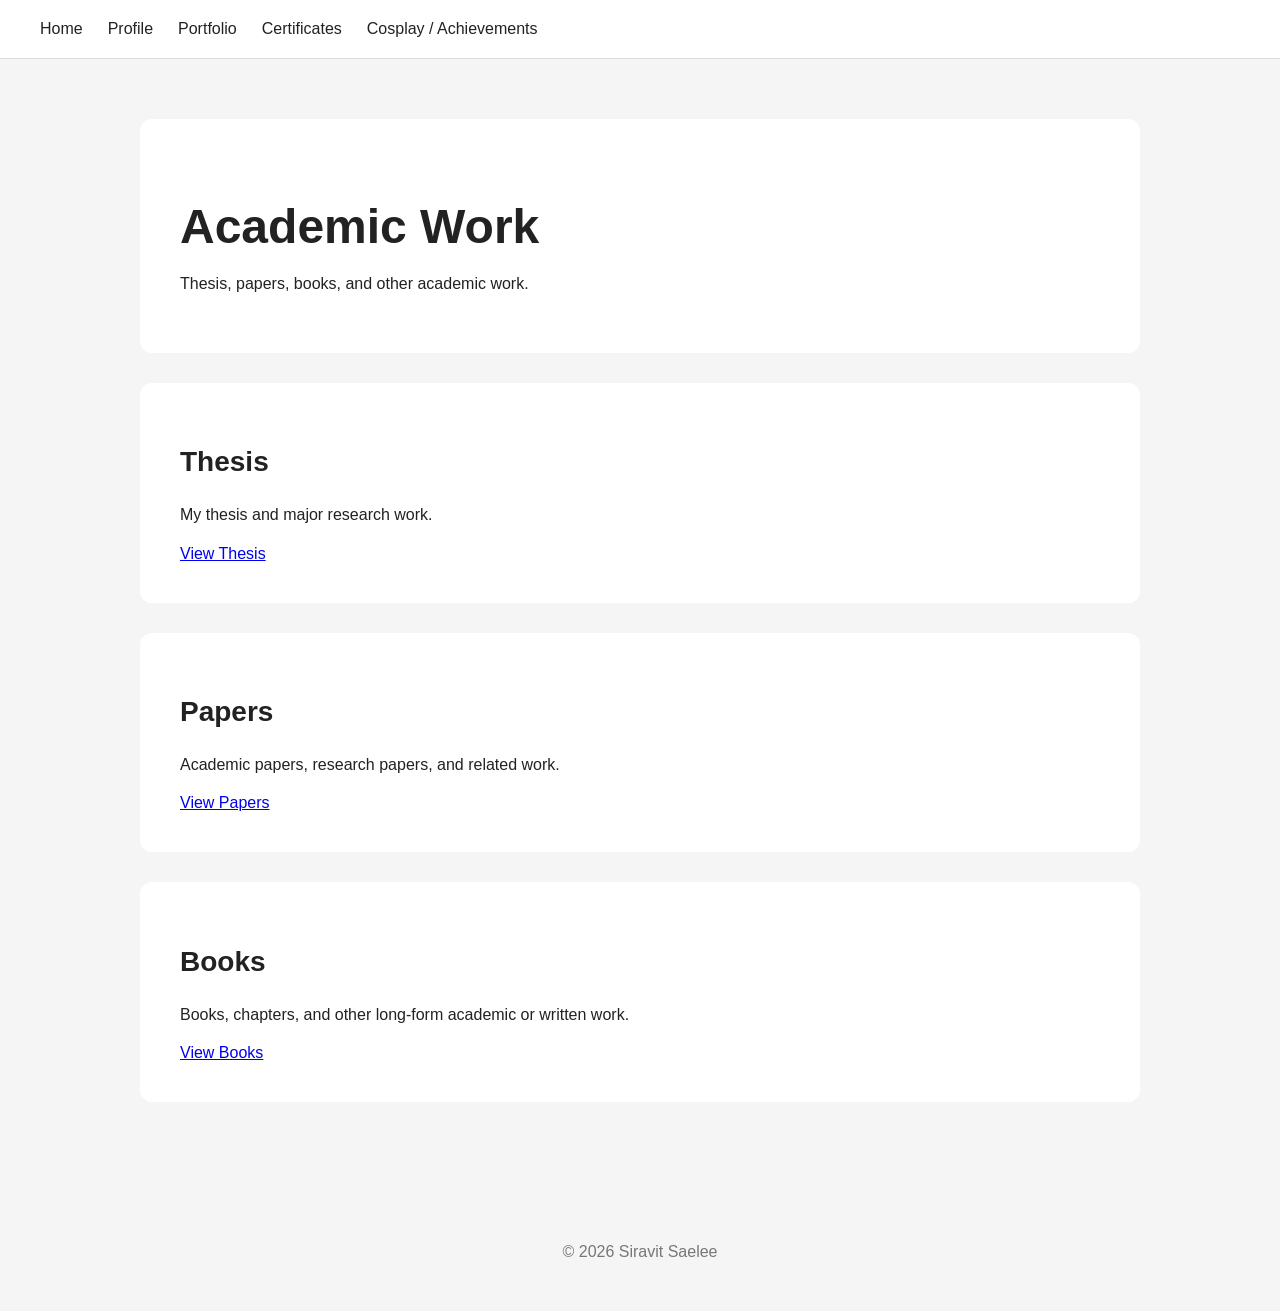
==== academic.html @ 2846f398 "Add academic.html for academic work overview" ====
<!DOCTYPE html>
<html lang="en">

<head>
    <meta charset="UTF-8">
    <meta name="viewport" content="width=device-width, initial-scale=1.0">

    <title>Academic Work | Siravit Saelee</title>

    <link rel="stylesheet" href="style.css">
</head>

<body>

    <header>

        <nav>
            <a href="index.html">Home</a>
            <a href="profile.html">Profile</a>
            <a href="portfolio.html">Portfolio</a>
            <a href="certificates.html">Certificates</a>
            <a href="achievements.html">Cosplay / Achievements</a>
        </nav>

    </header>


    <main>

        <section>

            <h1>Academic Work</h1>

            <p>
                Thesis, papers, books, and other academic work.
            </p>

        </section>


        <section>

            <h2>Thesis</h2>

            <p>
                My thesis and major research work.
            </p>

            <a href="#">View Thesis</a>

        </section>


        <section>

            <h2>Papers</h2>

            <p>
                Academic papers, research papers, and related work.
            </p>

            <a href="#">View Papers</a>

        </section>


        <section>

            <h2>Books</h2>

            <p>
                Books, chapters, and other long-form academic or written work.
            </p>

            <a href="#">View Books</a>

        </section>

    </main>


    <footer>

        <p>© 2026 Siravit Saelee</p>

    </footer>

</body>

</html>
---- style.css ----
body {
    font-family: Arial, sans-serif;
    margin: 0;
    background-color: #f5f5f5;
    color: #222;
}

header {
    background-color: #ffffff;
    padding: 20px 40px;
    border-bottom: 1px solid #ddd;
}

nav {
    display: flex;
    gap: 25px;
}

nav a {
    text-decoration: none;
    color: #222;
    font-weight: 500;
}

main {
    max-width: 1000px;
    margin: 0 auto;
    padding: 60px 40px;
}

section {
    background-color: #ffffff;
    padding: 40px;
    margin-bottom: 30px;
    border-radius: 12px;
}

h1 {
    font-size: 48px;
    margin-bottom: 15px;
}

h2 {
    font-size: 28px;
}

p {
    line-height: 1.7;
}

footer {
    text-align: center;
    padding: 30px;
    color: #777;
}
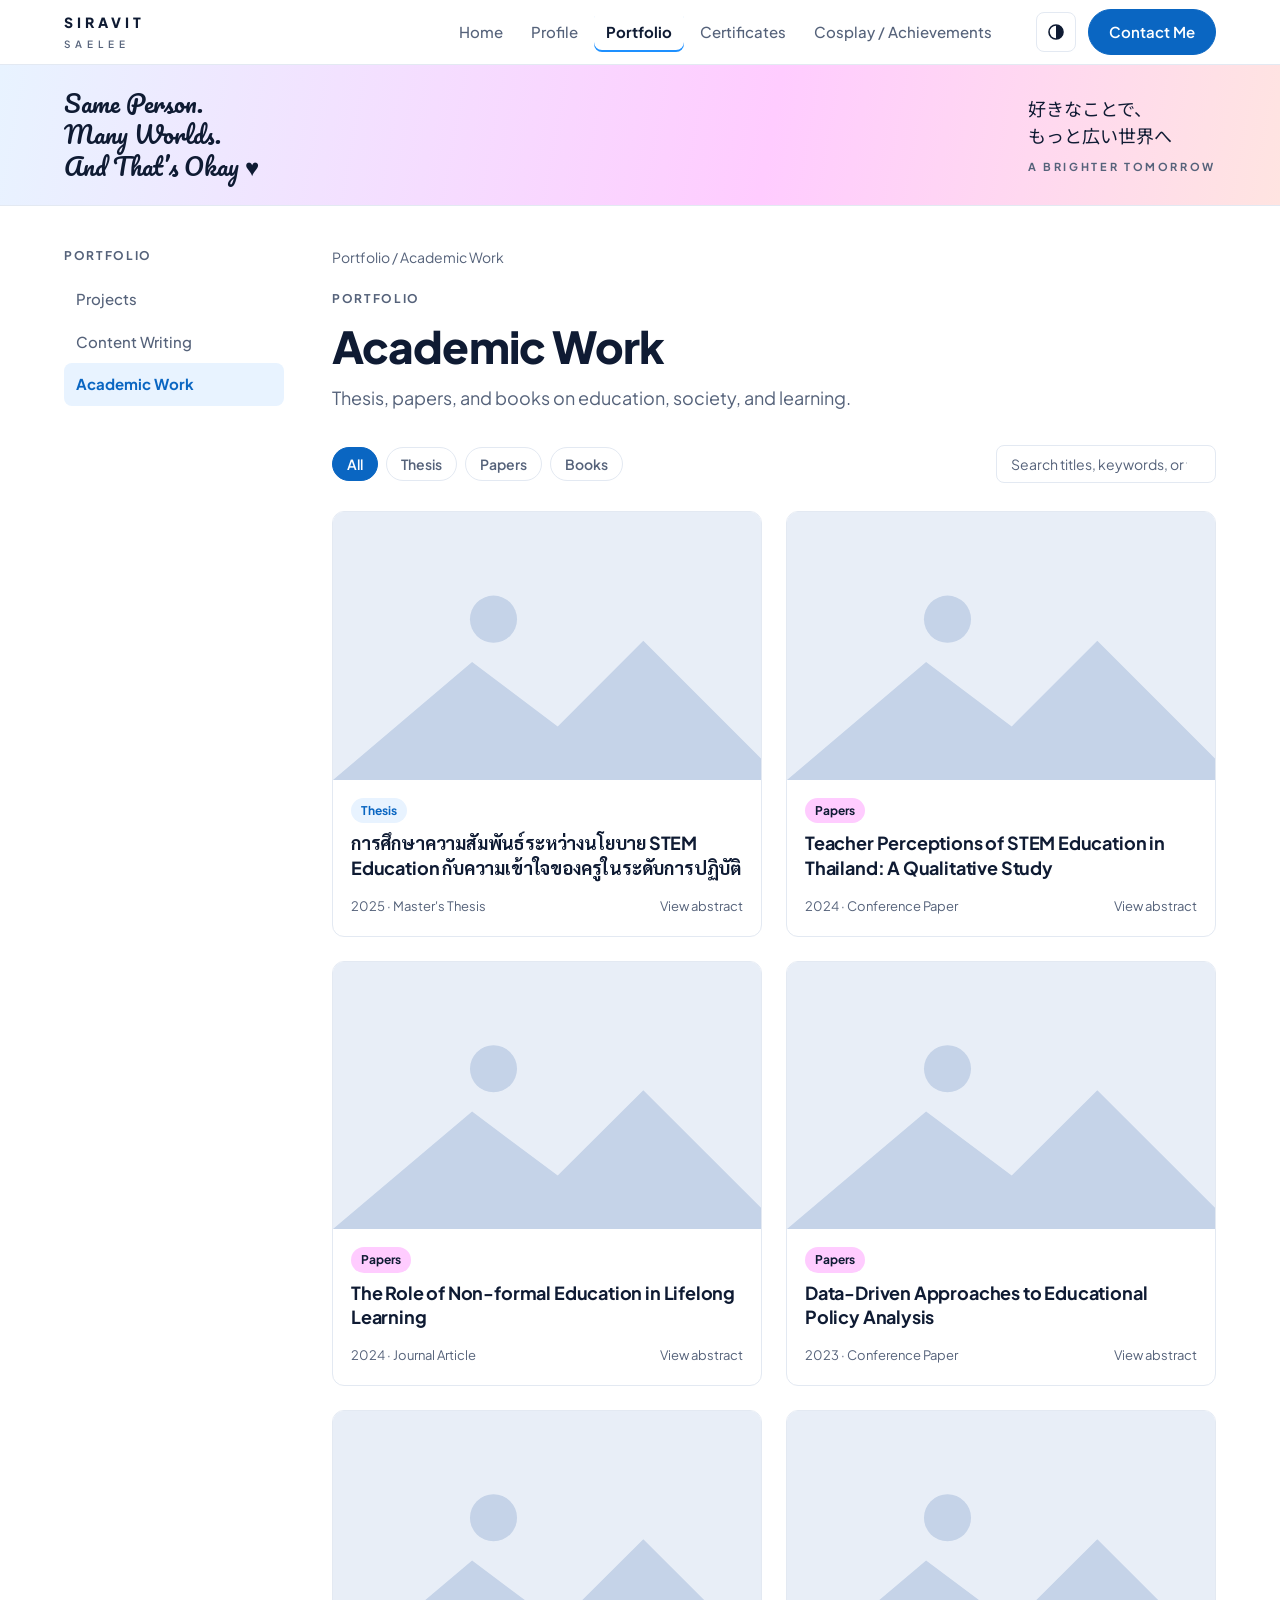
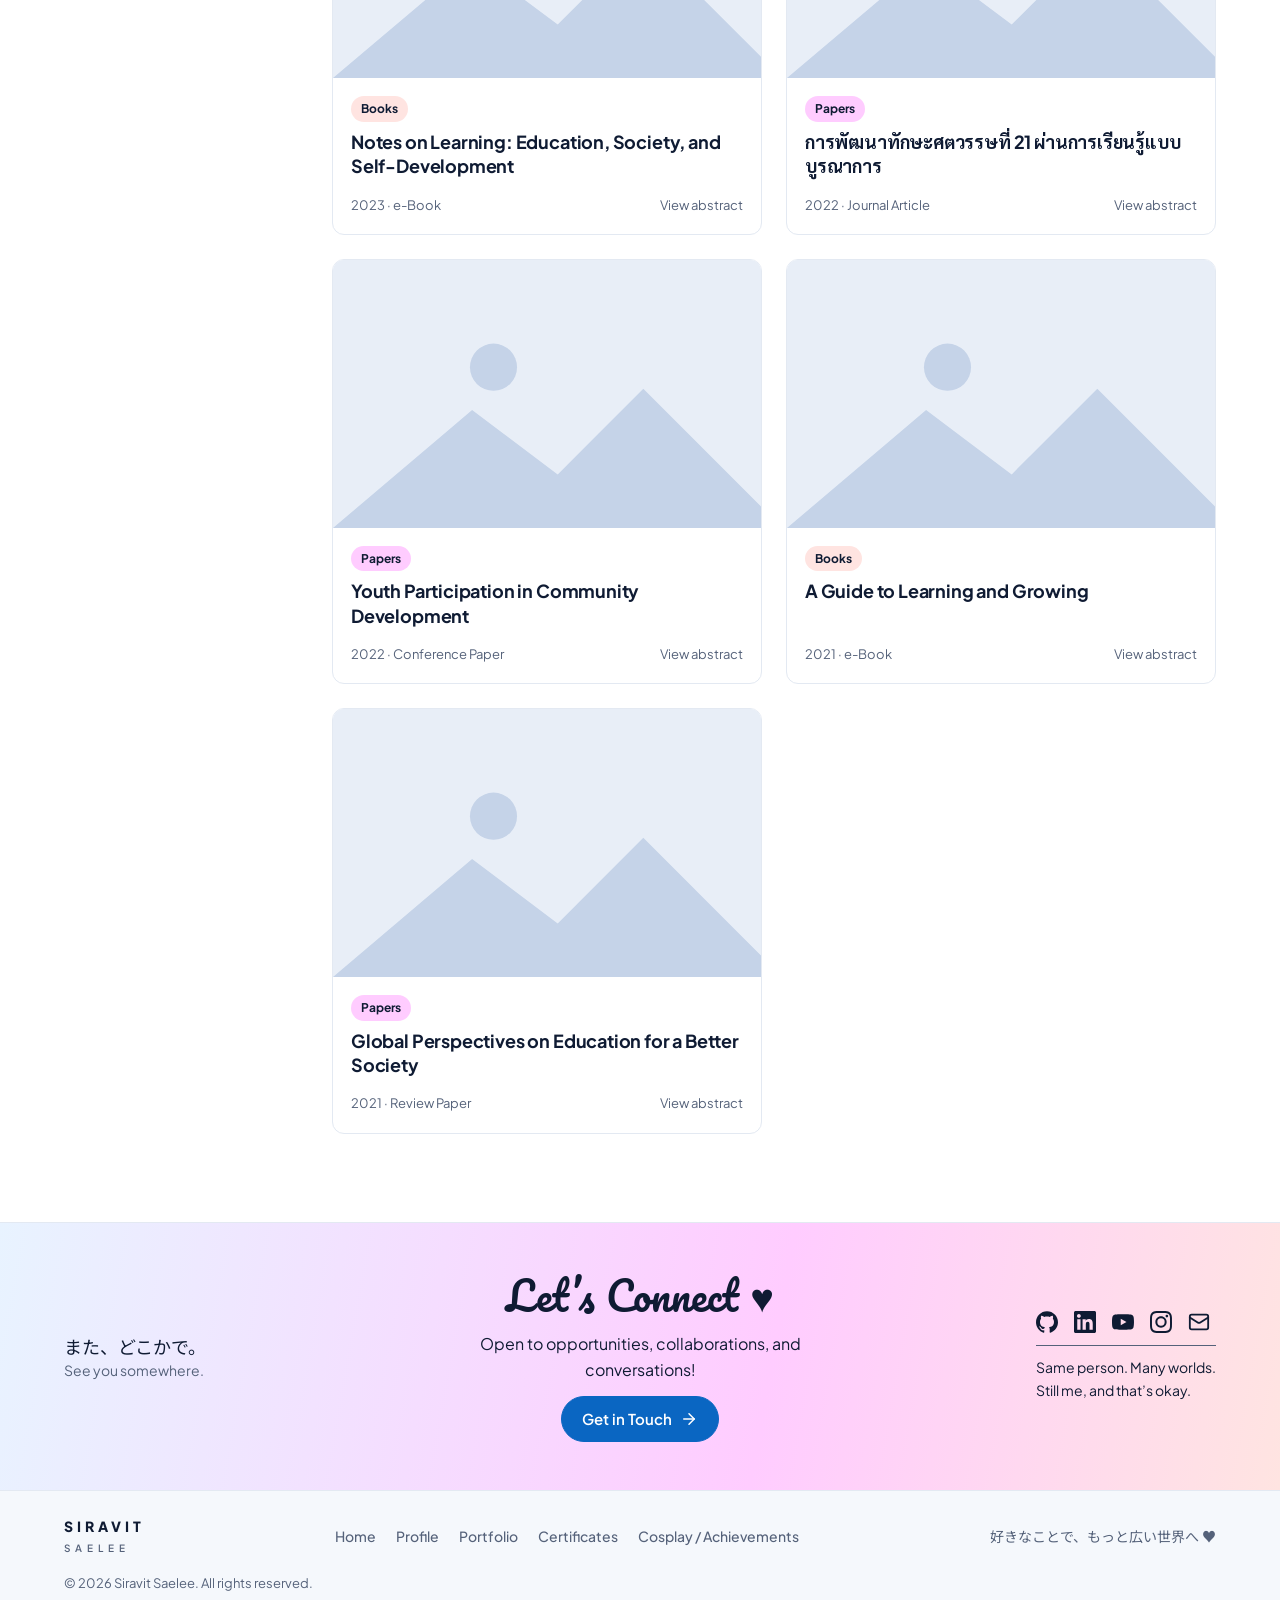
==== commit d8a7c7a3: "Add files via upload" ====
--- a/academic.html
+++ b/academic.html
@@ -1,90 +1,47 @@
 <!DOCTYPE html>
 <html lang="en">
-
 <head>
-    <meta charset="UTF-8">
-    <meta name="viewport" content="width=device-width, initial-scale=1.0">
-
-    <title>Academic Work | Siravit Saelee</title>
-
-    <link rel="stylesheet" href="style.css">
+<meta charset="UTF-8">
+<meta name="viewport" content="width=device-width, initial-scale=1.0">
+<title>Academic Work | Siravit Saelee</title>
+<link rel="preconnect" href="https://fonts.googleapis.com">
+<link rel="preconnect" href="https://fonts.gstatic.com" crossorigin>
+<link href="https://fonts.googleapis.com/css2?family=Noto+Sans+JP:wght@400;500&family=Pacifico&family=Plus+Jakarta+Sans:wght@400;500;600;700;800&family=Sarabun:wght@400;500;600;700&display=swap" rel="stylesheet">
+<link rel="stylesheet" href="assets/css/style.css">
 </head>
-
-<body>
-
-    <header>
-
-        <nav>
-            <a href="index.html">Home</a>
-            <a href="profile.html">Profile</a>
-            <a href="portfolio.html">Portfolio</a>
-            <a href="certificates.html">Certificates</a>
-            <a href="achievements.html">Cosplay / Achievements</a>
-        </nav>
-
-    </header>
-
-
-    <main>
-
-        <section>
-
-            <h1>Academic Work</h1>
-
-            <p>
-                Thesis, papers, books, and other academic work.
-            </p>
-
-        </section>
-
-
-        <section>
-
-            <h2>Thesis</h2>
-
-            <p>
-                My thesis and major research work.
-            </p>
-
-            <a href="#">View Thesis</a>
-
-        </section>
-
-
-        <section>
-
-            <h2>Papers</h2>
-
-            <p>
-                Academic papers, research papers, and related work.
-            </p>
-
-            <a href="#">View Papers</a>
-
-        </section>
-
-
-        <section>
-
-            <h2>Books</h2>
-
-            <p>
-                Books, chapters, and other long-form academic or written work.
-            </p>
-
-            <a href="#">View Books</a>
-
-        </section>
-
-    </main>
-
-
-    <footer>
-
-        <p>© 2026 Siravit Saelee</p>
-
-    </footer>
-
+<body class="">
+<header class="site-header"><div class="in">
+  <a class="wordmark" href="index.html">Siravit<small>Saelee</small></a>
+  <nav class="main-nav" aria-label="Main"><a href="index.html">Home</a><a href="profile.html">Profile</a><a href="projects.html" aria-current="page">Portfolio</a><a href="certificates.html">Certificates</a><a href="cosplay.html">Cosplay / Achievements</a></nav>
+  <div class="tools">
+    <button class="icon-btn" id="theme-toggle" type="button" aria-label="Toggle dark mode"><svg width="18" height="18" viewBox="0 0 18 18" aria-hidden="true"><circle cx="9" cy="9" r="7" fill="none" stroke="currentColor" stroke-width="1.6"/><path d="M9 2a7 7 0 0 1 0 14z" fill="currentColor"/></svg></button>
+    <a class="btn" href="mailto:your-email@example.com">Contact Me</a>
+  </div>
+</div></header>
+<div class="page-banner"><div class="in">
+  <p class="script-note">Same Person.<br>Many Worlds.<br>And That&rsquo;s Okay <span aria-hidden="true">&hearts;</span></p>
+  <p class="jp-note"><span lang="ja">好きなことで、<br>もっと広い世界へ</span><small>A brighter tomorrow</small></p>
+</div></div>
+<div class="shell has-side">
+<aside class="side" aria-label="Portfolio"><div class="group"><h4>Portfolio</h4><a href="projects.html">Projects</a><a href="writing.html">Content Writing</a><a href="academic.html" aria-current="page">Academic Work</a></div></aside>
+<main>
+<div class="crumbs"><a href="projects.html">Portfolio</a> / Academic Work</div>
+<div class="page-head"><div class="eyebrow">Portfolio</div><h1>Academic Work</h1><p>Thesis, papers, and books on education, society, and learning.</p></div><div class="toolbar"><div class="chips"><button class="chip" data-filter="all" aria-pressed="true" type="button">All</button><button class="chip" data-filter="Thesis" aria-pressed="false" type="button">Thesis</button><button class="chip" data-filter="Papers" aria-pressed="false" type="button">Papers</button><button class="chip" data-filter="Books" aria-pressed="false" type="button">Books</button></div><input class="search" type="search" placeholder="Search titles, keywords, or topics" aria-label="Search titles, keywords, or topics"></div><div class="grid cols-3"><article class="card" data-cat="Thesis"><img class="thumb" src="assets/img/placeholder.svg" alt=""><div class="body"><span class="tag ">Thesis</span><h3>การศึกษาความสัมพันธ์ระหว่างนโยบาย STEM Education กับความเข้าใจของครูในระดับการปฏิบัติ</h3><div class="foot"><span>2025 · Master's Thesis</span><span>View abstract</span></div></div></article><article class="card" data-cat="Papers"><img class="thumb" src="assets/img/placeholder.svg" alt=""><div class="body"><span class="tag pink">Papers</span><h3>Teacher Perceptions of STEM Education in Thailand: A Qualitative Study</h3><div class="foot"><span>2024 · Conference Paper</span><span>View abstract</span></div></div></article><article class="card" data-cat="Papers"><img class="thumb" src="assets/img/placeholder.svg" alt=""><div class="body"><span class="tag pink">Papers</span><h3>The Role of Non-formal Education in Lifelong Learning</h3><div class="foot"><span>2024 · Journal Article</span><span>View abstract</span></div></div></article><article class="card" data-cat="Papers"><img class="thumb" src="assets/img/placeholder.svg" alt=""><div class="body"><span class="tag pink">Papers</span><h3>Data-Driven Approaches to Educational Policy Analysis</h3><div class="foot"><span>2023 · Conference Paper</span><span>View abstract</span></div></div></article><article class="card" data-cat="Books"><img class="thumb" src="assets/img/placeholder.svg" alt=""><div class="body"><span class="tag blush">Books</span><h3>Notes on Learning: Education, Society, and Self-Development</h3><div class="foot"><span>2023 · e-Book</span><span>View abstract</span></div></div></article><article class="card" data-cat="Papers"><img class="thumb" src="assets/img/placeholder.svg" alt=""><div class="body"><span class="tag pink">Papers</span><h3>การพัฒนาทักษะศตวรรษที่ 21 ผ่านการเรียนรู้แบบบูรณาการ</h3><div class="foot"><span>2022 · Journal Article</span><span>View abstract</span></div></div></article><article class="card" data-cat="Papers"><img class="thumb" src="assets/img/placeholder.svg" alt=""><div class="body"><span class="tag pink">Papers</span><h3>Youth Participation in Community Development</h3><div class="foot"><span>2022 · Conference Paper</span><span>View abstract</span></div></div></article><article class="card" data-cat="Books"><img class="thumb" src="assets/img/placeholder.svg" alt=""><div class="body"><span class="tag blush">Books</span><h3>A Guide to Learning and Growing</h3><div class="foot"><span>2021 · e-Book</span><span>View abstract</span></div></div></article><article class="card" data-cat="Papers"><img class="thumb" src="assets/img/placeholder.svg" alt=""><div class="body"><span class="tag pink">Papers</span><h3>Global Perspectives on Education for a Better Society</h3><div class="foot"><span>2021 · Review Paper</span><span>View abstract</span></div></div></article></div>
+</main>
+</div>
+<section class="connect"><div class="in">
+  <p class="see" lang="ja">また、どこかで。<small lang="en">See you somewhere.</small></p>
+  <div class="mid"><h2 class="script">Let&rsquo;s Connect <span aria-hidden="true">&hearts;</span></h2>
+    <p>Open to opportunities, collaborations, and conversations!</p>
+    <a class="btn" href="mailto:your-email@example.com">Get in Touch <svg xmlns="http://www.w3.org/2000/svg" class="ico" aria-hidden="true" viewBox="0 0 24 24" fill="none" stroke="currentColor" stroke-width="2" stroke-linecap="round" stroke-linejoin="round" > <path d="M5 12h14" /> <path d="m12 5 7 7-7 7" /> </svg></a></div>
+  <div class="soc"><div class="icons"><a href="#" aria-label="GitHub"><svg class="ico" fill="currentColor" aria-hidden="true" viewBox="0 0 24 24" xmlns="http://www.w3.org/2000/svg"><path d="M12 .297c-6.63 0-12 5.373-12 12 0 5.303 3.438 9.8 8.205 11.385.6.113.82-.258.82-.577 0-.285-.01-1.04-.015-2.04-3.338.724-4.042-1.61-4.042-1.61C4.422 18.07 3.633 17.7 3.633 17.7c-1.087-.744.084-.729.084-.729 1.205.084 1.838 1.236 1.838 1.236 1.07 1.835 2.809 1.305 3.495.998.108-.776.417-1.305.76-1.605-2.665-.3-5.466-1.332-5.466-5.93 0-1.31.465-2.38 1.235-3.22-.135-.303-.54-1.523.105-3.176 0 0 1.005-.322 3.3 1.23.96-.267 1.98-.399 3-.405 1.02.006 2.04.138 3 .405 2.28-1.552 3.285-1.23 3.285-1.23.645 1.653.24 2.873.12 3.176.765.84 1.23 1.91 1.23 3.22 0 4.61-2.805 5.625-5.475 5.92.42.36.81 1.096.81 2.22 0 1.606-.015 2.896-.015 3.286 0 .315.21.69.825.57C20.565 22.092 24 17.592 24 12.297c0-6.627-5.373-12-12-12"/></svg></a><a href="#" aria-label="LinkedIn"><svg class="ico" fill="currentColor" aria-hidden="true" viewBox="0 0 24 24" xmlns="http://www.w3.org/2000/svg"><path d="M20.447 20.452h-3.554v-5.569c0-1.328-.027-3.037-1.852-3.037-1.853 0-2.136 1.445-2.136 2.939v5.667H9.351V9h3.414v1.561h.046c.477-.9 1.637-1.85 3.37-1.85 3.601 0 4.267 2.37 4.267 5.455v6.286zM5.337 7.433c-1.144 0-2.063-.926-2.063-2.065 0-1.138.92-2.063 2.063-2.063 1.14 0 2.064.925 2.064 2.063 0 1.139-.925 2.065-2.064 2.065zm1.782 13.019H3.555V9h3.564v11.452zM22.225 0H1.771C.792 0 0 .774 0 1.729v20.542C0 23.227.792 24 1.771 24h20.451C23.2 24 24 23.227 24 22.271V1.729C24 .774 23.2 0 22.222 0h.003z"/></svg></a><a href="#" aria-label="YouTube"><svg class="ico" fill="currentColor" aria-hidden="true" viewBox="0 0 24 24" xmlns="http://www.w3.org/2000/svg"><path d="M23.498 6.186a3.016 3.016 0 0 0-2.122-2.136C19.505 3.545 12 3.545 12 3.545s-7.505 0-9.377.505A3.017 3.017 0 0 0 .502 6.186C0 8.07 0 12 0 12s0 3.93.502 5.814a3.016 3.016 0 0 0 2.122 2.136c1.871.505 9.376.505 9.376.505s7.505 0 9.377-.505a3.015 3.015 0 0 0 2.122-2.136C24 15.93 24 12 24 12s0-3.93-.502-5.814zM9.545 15.568V8.432L15.818 12l-6.273 3.568z"/></svg></a><a href="#" aria-label="Instagram"><svg class="ico" fill="currentColor" aria-hidden="true" viewBox="0 0 24 24" xmlns="http://www.w3.org/2000/svg"><path d="M7.0301.084c-1.2768.0602-2.1487.264-2.911.5634-.7888.3075-1.4575.72-2.1228 1.3877-.6652.6677-1.075 1.3368-1.3802 2.127-.2954.7638-.4956 1.6365-.552 2.914-.0564 1.2775-.0689 1.6882-.0626 4.947.0062 3.2586.0206 3.6671.0825 4.9473.061 1.2765.264 2.1482.5635 2.9107.308.7889.72 1.4573 1.388 2.1228.6679.6655 1.3365 1.0743 2.1285 1.38.7632.295 1.6361.4961 2.9134.552 1.2773.056 1.6884.069 4.9462.0627 3.2578-.0062 3.668-.0207 4.9478-.0814 1.28-.0607 2.147-.2652 2.9098-.5633.7889-.3086 1.4578-.72 2.1228-1.3881.665-.6682 1.0745-1.3378 1.3795-2.1284.2957-.7632.4966-1.636.552-2.9124.056-1.2809.0692-1.6898.063-4.948-.0063-3.2583-.021-3.6668-.0817-4.9465-.0607-1.2797-.264-2.1487-.5633-2.9117-.3084-.7889-.72-1.4568-1.3876-2.1228C21.2982 1.33 20.628.9208 19.8378.6165 19.074.321 18.2017.1197 16.9244.0645 15.6471.0093 15.236-.005 11.977.0014 8.718.0076 8.31.0215 7.0301.0839m.1402 21.6932c-1.17-.0509-1.8053-.2453-2.2287-.408-.5606-.216-.96-.4771-1.3819-.895-.422-.4178-.6811-.8186-.9-1.378-.1644-.4234-.3624-1.058-.4171-2.228-.0595-1.2645-.072-1.6442-.079-4.848-.007-3.2037.0053-3.583.0607-4.848.05-1.169.2456-1.805.408-2.2282.216-.5613.4762-.96.895-1.3816.4188-.4217.8184-.6814 1.3783-.9003.423-.1651 1.0575-.3614 2.227-.4171 1.2655-.06 1.6447-.072 4.848-.079 3.2033-.007 3.5835.005 4.8495.0608 1.169.0508 1.8053.2445 2.228.408.5608.216.96.4754 1.3816.895.4217.4194.6816.8176.9005 1.3787.1653.4217.3617 1.056.4169 2.2263.0602 1.2655.0739 1.645.0796 4.848.0058 3.203-.0055 3.5834-.061 4.848-.051 1.17-.245 1.8055-.408 2.2294-.216.5604-.4763.96-.8954 1.3814-.419.4215-.8181.6811-1.3783.9-.4224.1649-1.0577.3617-2.2262.4174-1.2656.0595-1.6448.072-4.8493.079-3.2045.007-3.5825-.006-4.848-.0608M16.953 5.5864A1.44 1.44 0 1 0 18.39 4.144a1.44 1.44 0 0 0-1.437 1.4424M5.8385 12.012c.0067 3.4032 2.7706 6.1557 6.173 6.1493 3.4026-.0065 6.157-2.7701 6.1506-6.1733-.0065-3.4032-2.771-6.1565-6.174-6.1498-3.403.0067-6.156 2.771-6.1496 6.1738M8 12.0077a4 4 0 1 1 4.008 3.9921A3.9996 3.9996 0 0 1 8 12.0077"/></svg></a><a href="mailto:your-email@example.com" aria-label="Email"><svg xmlns="http://www.w3.org/2000/svg" class="ico" aria-hidden="true" viewBox="0 0 24 24" fill="none" stroke="currentColor" stroke-width="2" stroke-linecap="round" stroke-linejoin="round" > <path d="m22 7-8.991 5.727a2 2 0 0 1-2.009 0L2 7" /> <rect x="2" y="4" width="20" height="16" rx="2" /> </svg></a></div><p>Same person. Many worlds.<br>Still me, and that&rsquo;s okay.</p></div>
+</div></section>
+<footer class="site-footer"><div class="in">
+  <a class="wordmark" href="index.html">Siravit<small>Saelee</small></a>
+  <nav aria-label="Footer"><a href="index.html">Home</a><a href="profile.html">Profile</a><a href="projects.html">Portfolio</a><a href="certificates.html">Certificates</a><a href="cosplay.html">Cosplay / Achievements</a></nav>
+  <span class="jp-foot" lang="ja">好きなことで、もっと広い世界へ <span aria-hidden="true">&hearts;</span></span>
+  <span class="copy">&copy; 2026 Siravit Saelee. All rights reserved.</span>
+</div></footer>
+<script src="assets/js/main.js"></script>
 </body>
-
 </html>
--- a/assets/css/style.css
+++ b/assets/css/style.css
@@ -0,0 +1,215 @@
+/* Siravit Saelee — site styles. Token names match the design system (tokens.json). */
+:root{
+  --page-bg:#ffffff; --surface:#ffffff; --surface-alt:#f5f8fc;
+  --ink:#0f1b33; --ink-muted:#55627a; --border:#e3e9f2;
+  --brand:#1e90ff; --brand-strong:#0a66c2; --on-brand:#ffffff; --brand-tint:#e8f3ff;
+  --sky:#66ccff; --blush:#ffe4e1; --pink:#ffccff;
+  --accent:#c0287f; --hero-fade:rgba(255,255,255,.9);
+  --radius-sm:8px; --radius-md:12px; --radius-pill:999px;
+  --font-sans:"Plus Jakarta Sans","Sarabun",system-ui,sans-serif;
+  --font-script:"Pacifico",cursive; --font-jp:"Noto Sans JP","Plus Jakarta Sans",sans-serif;
+  --wash:linear-gradient(100deg,var(--brand-tint),var(--pink) 60%,var(--blush));
+}
+[data-theme="dark"]{
+  --page-bg:#0b1220; --surface:#111a2c; --surface-alt:#0f1727;
+  --ink:#eaf0fa; --ink-muted:#9aa8c2; --border:#25324d;
+  --brand:#1e90ff; --brand-strong:#58b0ff; --on-brand:#04101f; --brand-tint:#132c4a;
+  --sky:#66ccff; --blush:#3a2528; --pink:#3a1f3d;
+  --accent:#ff8fd0; --hero-fade:rgba(11,18,32,.9);
+}
+*{box-sizing:border-box}
+[hidden]{display:none!important}
+html{scroll-behavior:smooth}
+body{margin:0;background:var(--page-bg);color:var(--ink);font-family:var(--font-sans);font-size:16px;line-height:1.65;-webkit-font-smoothing:antialiased}
+img{max-width:100%;display:block}
+a{color:var(--brand-strong);text-decoration:none}
+a:hover{text-decoration:underline}
+h1,h2,h3{margin:0;line-height:1.15;letter-spacing:-0.02em;font-weight:800}
+h1{font-size:clamp(2rem,4.2vw,2.75rem)}
+h2{font-size:1.5rem;line-height:1.25;font-weight:700}
+h3{font-size:1.125rem;line-height:1.35;font-weight:700;letter-spacing:-0.01em}
+p{margin:0}
+:focus-visible{outline:3px solid var(--brand-strong);outline-offset:2px;border-radius:4px}
+
+/* header */
+.site-header{position:sticky;top:0;z-index:10;background:var(--page-bg);border-bottom:1px solid var(--border)}
+.site-header .in{max-width:1200px;margin:0 auto;padding:0 24px;height:64px;display:flex;align-items:center;gap:32px}
+.wordmark{color:var(--ink);font-weight:800;letter-spacing:.28em;font-size:.875rem;text-transform:uppercase}
+.wordmark:hover{text-decoration:none}
+.wordmark small{display:block;font-size:.625rem;letter-spacing:.5em;color:var(--ink-muted);font-weight:600;margin-top:2px}
+.main-nav{display:flex;gap:4px;margin-left:auto}
+.main-nav a{color:var(--ink-muted);font-weight:500;font-size:.9375rem;padding:8px 12px;border-radius:var(--radius-sm)}
+.main-nav a:hover{color:var(--ink);text-decoration:none;background:var(--surface-alt)}
+.main-nav a[aria-current="page"]{color:var(--ink);font-weight:700;box-shadow:inset 0 -2px 0 var(--brand)}
+.tools{display:flex;gap:12px;align-items:center}
+.icon-btn{display:inline-flex;align-items:center;justify-content:center;width:40px;height:40px;border-radius:var(--radius-sm);border:1px solid var(--border);background:var(--surface);color:var(--ink);cursor:pointer;font-size:1.05rem;line-height:1}
+.icon-btn:hover{background:var(--surface-alt)}
+.btn{display:inline-flex;align-items:center;gap:8px;padding:10px 20px;border-radius:var(--radius-pill);background:var(--brand-strong);color:var(--on-brand);font-weight:600;font-size:.9375rem;border:1px solid var(--brand-strong);cursor:pointer;font-family:inherit}
+.btn:hover{text-decoration:none;filter:brightness(1.08)}
+.btn.ghost{background:transparent;color:var(--ink);border-color:var(--border)}
+.btn.ghost:hover{background:var(--surface-alt);filter:none}
+
+/* layout */
+.shell{max-width:1200px;margin:0 auto;padding:0 24px;display:grid;grid-template-columns:1fr;gap:48px}
+.shell.has-side{grid-template-columns:220px minmax(0,1fr)}
+.side{padding:40px 0;position:sticky;top:64px;align-self:start}
+.side h4{margin:0 0 12px;font-size:.75rem;letter-spacing:.14em;text-transform:uppercase;color:var(--ink-muted);font-weight:700}
+.side a{display:block;padding:9px 12px;border-radius:var(--radius-sm);color:var(--ink-muted);font-weight:500;font-size:.9375rem}
+.side a:hover{background:var(--surface-alt);color:var(--ink);text-decoration:none}
+.side a[aria-current="page"]{background:var(--brand-tint);color:var(--brand-strong);font-weight:700}
+main{padding:40px 0 88px;min-width:0}
+.crumbs{font-size:.875rem;color:var(--ink-muted);margin-bottom:20px}
+.crumbs a{color:var(--ink-muted)}
+.page-head{margin-bottom:32px;max-width:720px}
+.page-head p{color:var(--ink-muted);font-size:1.125rem;margin-top:12px}
+.eyebrow{font-size:.75rem;letter-spacing:.14em;text-transform:uppercase;color:var(--ink-muted);font-weight:700;margin-bottom:12px}
+section+section,.timeline+section,.grid+section,.two+section,.kv+section,.profile-top+section{margin-top:56px}
+.sec-head{display:flex;justify-content:space-between;align-items:baseline;margin-bottom:20px;gap:16px}
+
+/* filters */
+.toolbar{display:flex;flex-wrap:wrap;gap:12px;align-items:center;justify-content:space-between;margin-bottom:28px}
+.chips{display:flex;flex-wrap:wrap;gap:8px}
+.chip{font-family:inherit;font-size:.875rem;font-weight:600;padding:7px 14px;border-radius:var(--radius-pill);border:1px solid var(--border);background:var(--surface);color:var(--ink-muted);cursor:pointer}
+.chip:hover{color:var(--ink);background:var(--surface-alt)}
+.chip[aria-pressed="true"]{background:var(--brand-strong);border-color:var(--brand-strong);color:var(--on-brand)}
+.search{font-family:inherit;font-size:.875rem;padding:9px 14px;border-radius:var(--radius-sm);border:1px solid var(--border);background:var(--surface);color:var(--ink);min-width:220px}
+.search::placeholder{color:var(--ink-muted)}
+
+/* cards */
+.grid{display:grid;grid-template-columns:repeat(auto-fill,minmax(250px,1fr));gap:24px}
+.grid.cols-3{grid-template-columns:repeat(auto-fill,minmax(280px,1fr))}
+.card{background:var(--surface);border:1px solid var(--border);border-radius:var(--radius-md);overflow:hidden;display:flex;flex-direction:column}
+.card:hover{border-color:var(--brand)}
+.card .thumb{aspect-ratio:16/10;width:100%;object-fit:cover;background:var(--surface-alt)}
+.card .thumb.tall{aspect-ratio:4/5}
+.card .body{padding:18px;display:flex;flex-direction:column;gap:8px;flex:1}
+.card .sub{color:var(--ink-muted);font-size:.9375rem}
+.card .foot{margin-top:auto;padding-top:8px;display:flex;justify-content:space-between;gap:12px;color:var(--ink-muted);font-size:.8125rem}
+.tag{align-self:flex-start;font-size:.75rem;font-weight:700;padding:3px 10px;border-radius:var(--radius-pill);background:var(--brand-tint);color:var(--brand-strong)}
+.tag.pink{background:var(--pink);color:var(--ink)}
+.tag.blush{background:var(--blush);color:var(--ink)}
+.tags{display:flex;flex-wrap:wrap;gap:8px}
+.panel{background:var(--surface-alt);border:1px solid var(--border);border-radius:var(--radius-md);padding:24px}
+.two{display:grid;grid-template-columns:repeat(auto-fit,minmax(300px,1fr));gap:24px}
+
+/* profile blocks */
+.profile-top{display:grid;grid-template-columns:minmax(220px,340px) 1fr;gap:40px;align-items:start}
+.portrait{aspect-ratio:4/5;width:100%;object-fit:cover;border-radius:var(--radius-md);background:var(--surface-alt)}
+.role{color:var(--ink-muted);font-size:1.125rem;margin:8px 0 20px}
+.facts{margin:0;display:grid;grid-template-columns:160px 1fr}
+.facts dt,.facts dd{margin:0;padding:12px 0;border-top:1px solid var(--border)}
+.facts dt{color:var(--ink-muted);font-size:.9375rem;font-weight:600}
+.facts dd{font-weight:500}
+.prose p+p{margin-top:16px}
+.prose{max-width:68ch}
+.list{margin:0;padding:0;list-style:none}
+.list li{padding:12px 0;border-top:1px solid var(--border)}
+.list li:last-child{border-bottom:1px solid var(--border)}
+.list small{display:block;color:var(--ink-muted)}
+.checks li{position:relative;padding-left:28px}
+.checks li::before{content:"";position:absolute;left:0;top:19px;width:14px;height:14px;border-radius:4px;background:var(--brand-tint);border:2px solid var(--brand-strong)}
+.kv{display:grid;grid-template-columns:repeat(auto-fit,minmax(220px,1fr));gap:24px}
+.kv h3{margin-bottom:4px}
+.kv p{color:var(--ink-muted)}
+
+/* timeline / rows */
+.timeline{display:flex;flex-direction:column}
+.entry{display:grid;grid-template-columns:150px 1fr 200px;gap:32px;padding:28px 0;border-top:1px solid var(--border)}
+.entry:last-child{border-bottom:1px solid var(--border)}
+.entry .when{color:var(--ink-muted);font-weight:600;font-size:.9375rem}
+.entry .role-line{color:var(--ink-muted);margin:2px 0 12px}
+.entry ul{margin:0;padding-left:20px}
+.entry li+li{margin-top:4px}
+.entry .thumb{aspect-ratio:4/3;width:100%;object-fit:cover;border-radius:var(--radius-sm)}
+.entry.vol{grid-template-columns:200px 1fr 190px}
+.entry .place{color:var(--ink-muted);font-size:.9375rem}
+
+/* stats */
+.stats{display:grid;grid-template-columns:repeat(auto-fit,minmax(160px,1fr));gap:16px;margin-bottom:32px}
+.stat{padding:18px 20px;border:1px solid var(--border);border-radius:var(--radius-md);background:var(--surface)}
+.stat b{display:block;font-size:1.75rem;font-weight:800;letter-spacing:-0.02em}
+.stat span{color:var(--ink-muted);font-size:.875rem}
+
+/* hero */
+.hero{display:grid;grid-template-columns:1.1fr .9fr;gap:56px;align-items:center;padding:72px 0 24px}
+.hero h1{font-size:clamp(2.5rem,6vw,4rem);line-height:1.02;letter-spacing:-0.035em}
+.hero .role{font-size:1.25rem;margin:16px 0 28px}
+.hero .actions{display:flex;gap:12px;flex-wrap:wrap}
+.hero .portrait{aspect-ratio:1/1}
+.home main{padding-top:0}
+
+/* footer */
+.site-footer{border-top:1px solid var(--border);background:var(--surface-alt)}
+.site-footer .in{max-width:1200px;margin:0 auto;padding:24px;display:flex;flex-wrap:wrap;gap:16px 40px;align-items:center;justify-content:space-between;color:var(--ink-muted);font-size:.875rem}
+.site-footer nav{display:flex;gap:20px;flex-wrap:wrap}
+.site-footer nav a{color:var(--ink-muted);font-weight:500}
+.site-footer nav a:hover{color:var(--ink)}
+.jp-foot{font-family:var(--font-jp)}
+.copy{flex-basis:100%;font-size:.8125rem}
+
+
+.ico{width:18px;height:18px;flex:none}
+/* top banner (every inner page) */
+.page-banner{background:url(../img/banner.jpg) center/cover,var(--wash);border-bottom:1px solid var(--border)}
+.page-banner .in{max-width:1200px;margin:0 auto;padding:0 24px;min-height:140px;display:flex;align-items:center;justify-content:space-between;gap:24px}
+.script-note{font-family:var(--font-script);font-size:1.5rem;line-height:1.3;color:var(--ink);margin:0}
+.jp-note{margin:0;text-align:left;font-family:var(--font-jp);font-size:1.125rem;line-height:1.5;color:var(--ink)}
+.jp-note small{display:block;margin-top:10px;font-family:var(--font-sans);font-size:.6875rem;font-weight:700;letter-spacing:.24em;text-transform:uppercase;color:var(--ink-muted)}
+/* home hero */
+.hero-band{background:linear-gradient(90deg,var(--hero-fade) 0%,var(--hero-fade) 30%,transparent 70%),url(../img/hero.jpg) center right/cover,var(--wash);border-bottom:1px solid var(--border)}
+.hero-band .in{max-width:1200px;margin:0 auto;padding:72px 24px;min-height:540px;display:flex;align-items:center}
+.hero-text{max-width:520px}
+.hero-text h1{font-size:clamp(2.75rem,6vw,4.25rem);line-height:1.02;letter-spacing:-0.035em;margin:12px 0 20px}
+.script{font-family:var(--font-script);font-weight:400;letter-spacing:0;color:var(--accent);display:inline-block}
+.hero-text .th{font-size:1.25rem;font-weight:500;margin-bottom:20px}
+.hero-text .who{display:flex;flex-direction:column;margin:0 0 28px;padding-top:16px;border-top:1px solid var(--border);max-width:320px}
+.hero-text .who span{color:var(--ink-muted);font-size:.875rem}
+.hero-text .actions{display:flex;gap:12px;flex-wrap:wrap}
+/* keywords + about (home) */
+.keys{display:grid;grid-template-columns:repeat(auto-fit,minmax(150px,1fr));padding:8px 0}
+.key{display:flex;flex-direction:column;align-items:center;text-align:center;gap:2px;padding:16px;border-left:1px solid var(--border)}
+.key:first-child{border-left:0}
+.key .ico{width:32px;height:32px;color:var(--brand-strong);margin-bottom:8px}
+.key span{color:var(--ink-muted);font-size:.875rem}
+.about-home{display:grid;grid-template-columns:1fr 1fr;gap:56px;align-items:center}
+.collage{display:grid;grid-template-columns:1.2fr 1fr;grid-template-rows:1fr 1fr;gap:12px;aspect-ratio:5/4}
+.collage img{width:100%;height:100%;object-fit:cover;border-radius:var(--radius-md);background:var(--surface-alt)}
+.collage .c1{grid-row:1/3}
+h2.big{font-size:clamp(1.75rem,3vw,2.25rem);margin-bottom:16px}
+.hl{color:var(--brand-strong)}
+.pull{margin:24px 0 0;padding:16px 20px;background:var(--brand-tint);border-radius:var(--radius-md);color:var(--brand-strong);font-weight:600;display:flex;gap:12px;align-items:center}
+.sec-head a{display:inline-flex;gap:6px;align-items:center;font-weight:600;font-size:.9375rem}
+/* bottom banner (every page) */
+.connect{background:url(../img/city.jpg) center/cover,var(--wash);border-top:1px solid var(--border)}
+.connect .in{max-width:1200px;margin:0 auto;padding:48px 24px;display:grid;grid-template-columns:1fr 1.2fr 1fr;gap:24px;align-items:center}
+.see{margin:0;font-family:var(--font-jp);font-size:1.125rem;line-height:1.5;color:var(--ink)}
+.see small{display:block;font-family:var(--font-sans);font-size:.875rem;color:var(--ink-muted)}
+.connect .mid{text-align:center;display:flex;flex-direction:column;align-items:center;gap:12px}
+.connect .mid h2.script{font-size:clamp(1.75rem,3.5vw,2.5rem);line-height:1.2;color:var(--ink);font-weight:400;letter-spacing:0}
+.connect .mid p{color:var(--ink)}
+.soc{justify-self:end;text-align:left}
+.soc .icons{display:flex;gap:16px;margin-bottom:12px}
+.soc .icons a{color:var(--ink);display:inline-flex}
+.soc .icons a:hover{color:var(--brand-strong)}
+.soc .icons .ico{width:22px;height:22px}
+.soc p{color:var(--ink);font-size:.875rem;border-top:1px solid var(--ink-muted);padding-top:10px}
+@media (max-width:900px){
+  .connect .in{grid-template-columns:1fr;text-align:center}
+  .soc{justify-self:center;text-align:center}.soc .icons{justify-content:center}
+  .about-home{grid-template-columns:1fr}
+  .page-banner .in{flex-direction:column;align-items:flex-start;padding-top:16px;padding-bottom:16px}
+  .hero-band{background:linear-gradient(0deg,transparent,var(--hero-fade) 60%),url(../img/hero.jpg) center/cover,var(--wash)}
+}
+@media (max-width:900px){
+  .shell.has-side{grid-template-columns:1fr;gap:0}
+  .side{position:static;padding:20px 0 0;display:flex;gap:8px;overflow-x:auto}
+  .side .group{display:flex;gap:8px;align-items:center}
+  .side h4{margin:0 8px 0 0}
+  .side a{white-space:nowrap}
+  .main-nav{display:none}
+  .tools{margin-left:auto}
+  .hero,.profile-top{grid-template-columns:1fr}
+  .entry,.entry.vol{grid-template-columns:1fr;gap:12px}
+  .entry .thumb{max-width:320px}
+  .facts{grid-template-columns:120px 1fr}
+}
